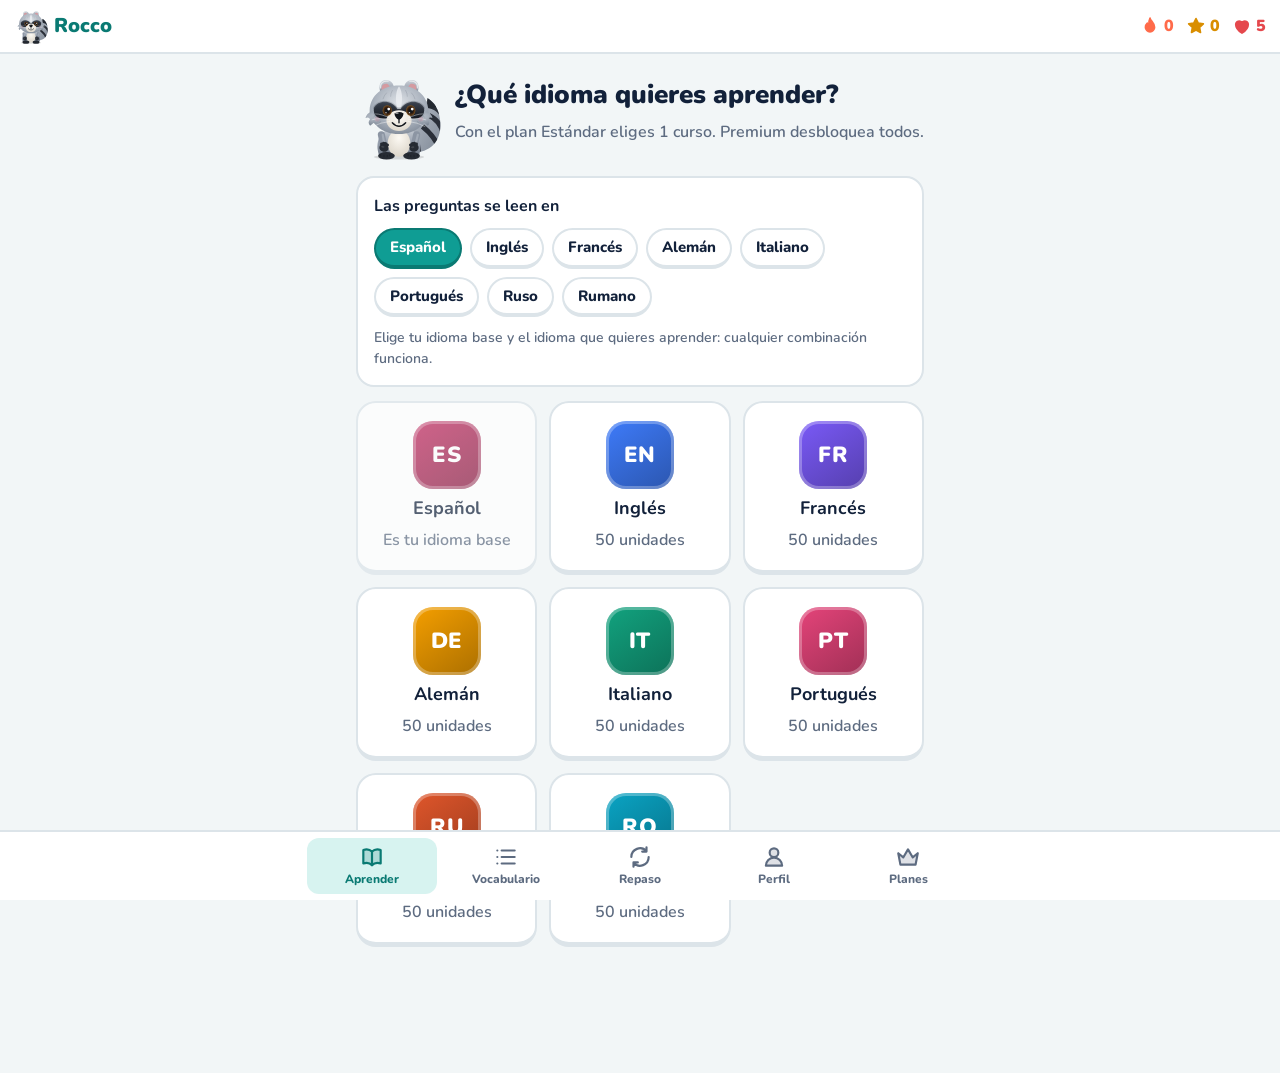
==== app/index.html @ 81bc9dff "Amplía B2 y C1 a 34 palabras y 21 frases por unidad y añade 40 situaciones y 2 escenas, con audio en" ====
<!doctype html>
<html lang="es">
<head>
<meta charset="utf-8">
<meta name="viewport" content="width=device-width, initial-scale=1, viewport-fit=cover">
<title>Rocco — Aprende idiomas</title>
<meta name="description" content="Aprende inglés, francés, alemán, italiano, portugués, ruso y rumano con un mapa de niveles.">
<link rel="preconnect" href="https://fonts.googleapis.com">
<link rel="preconnect" href="https://fonts.gstatic.com" crossorigin>
<link rel="stylesheet" href="https://fonts.googleapis.com/css2?family=Nunito:wght@500;700;800;900&display=swap">
<link rel="stylesheet" href="styles.css">
</head>
<body>
<header class="top" id="top"></header>
<main id="app"></main>
<nav class="tabs" id="tabs" aria-label="Navegación"></nav>
<div id="player" class="player" hidden></div>
<div id="modal" class="modal" hidden></div>
<script src="data.js"></script>
<script src="data2.js"></script>
<script src="data3.js"></script>
<script src="data4.js"></script>
<script src="extra.js"></script>
<script src="data7a.js"></script>
<script src="data7b.js"></script>
<script src="data7c.js"></script>
<script src="data8.js"></script>
<script src="data9.js"></script>
<script src="data10.js"></script>
<script src="data11.js"></script>
<script src="data12.js"></script>
<script src="data13.js"></script>
<script src="data14.js"></script>
<script src="data15.js"></script>
<script src="data17.js"></script>
<script src="data18.js"></script>
<script src="data19.js"></script>
<script src="data5.js"></script>
<script src="data6.js"></script>
<script src="data16.js"></script>
<script src="icons.js"></script>
<script src="rocco.js"></script>
<script src="exercises.js"></script>
<script src="engine.js"></script>
<script src="app.js"></script>
<script src="i18n.js"></script>
</body>
</html>
---- app/styles.css ----
/* Rocco — identidad propia: laguna (teal) + coral + oro, mascota Rocco, iconos SVG propios */
:root{
  --bg:#f2f6f7;--card:#fff;--ink:#12213a;--muted:#5d6b80;--line:#dce4e9;
  --teal:#0f9d94;--teal-d:#0a7a73;--teal-l:#d7f3f0;
  --coral:#ff6b4a;--coral-d:#d94d2e;--gold:#ffb703;--gold-d:#d98e00;
  --ok:#17a35e;--ok-bg:#d9f5e6;--bad:#e5484d;--bad-bg:#fde3e3;
  --prem:#6d4aff;--prem-d:#4f31d1;--shadow:0 2px 0 rgba(18,33,58,.06);
  --pl:91%;--psl:70%;
  --t-formal:#3e7bfa;--te-formal:#2551b8;--t-informal:#f26d0c;--te-informal:#b84f00;--t-urgente:#e5484d;--te-urgente:#a8262b;--t-neutro:#12a37f;--te-neutro:#0b7a5e;
  --font:'Nunito',system-ui,-apple-system,'Segoe UI',sans-serif;
}
@media (prefers-color-scheme:dark){:root{
  --bg:#0d141c;--card:#17212c;--ink:#ecf2f8;--muted:#92a2b4;--line:#27333f;
  --teal-l:#10343a;--ok-bg:#12372a;--bad-bg:#3b1d20;--shadow:0 2px 0 rgba(0,0,0,.3);--pl:25%;--psl:40%;}}
*{box-sizing:border-box}
html{-webkit-text-size-adjust:100%}
body{margin:0;font:600 16px/1.5 var(--font);background:var(--bg);color:var(--ink);padding-bottom:84px}
body.playing{overflow:hidden}
h1,h2,h3{margin:.2em 0 .4em;line-height:1.15;font-weight:900}
h1{font-size:26px}h2{font-size:21px}
p{margin:.3em 0 .8em}
button{font:inherit;color:inherit;cursor:pointer}
.muted{color:var(--muted)}.small{font-size:14px}.center{text-align:center}
.row{display:flex;gap:10px;align-items:center;flex-wrap:wrap}.row.center{justify-content:center}.row.between{justify-content:space-between}
.grow{flex:1;min-width:0}

/* iconos */
.ic{width:1.25em;height:1.25em;flex:none;stroke:currentColor;stroke-width:2;stroke-linecap:round;stroke-linejoin:round;fill:currentColor;fill-opacity:.2;vertical-align:-.25em}
.ic.solid{fill-opacity:1}.ic.solid-lite{fill-opacity:.35}
.ic.gold{color:var(--gold);fill-opacity:.9}
.ic.corner{position:absolute;top:10px;right:10px;width:20px;height:20px;color:var(--muted)}
.mascot{display:block;margin-inline:auto;flex:none;overflow:visible}
.mt{fill:var(--teal)}.md{fill:var(--teal-d)}.mw{fill:#e8fbf8}.mb{fill:var(--coral)}.mc{fill:var(--coral);opacity:.35}
.mk{fill:none;stroke:#10253a;stroke-width:4;stroke-linecap:round}.mp{fill:#10253a}

/* insignias de idioma (sustituyen las banderas) */
.lb{--c:#888;display:inline-grid;place-items:center;width:44px;height:44px;border-radius:14px;background:linear-gradient(145deg,var(--c),color-mix(in srgb,var(--c) 70%,#000));color:#fff;font-weight:900;font-size:15px;letter-spacing:.5px;box-shadow:inset 0 0 0 3px rgba(255,255,255,.28)}
.lb.sm{width:30px;height:30px;border-radius:10px;font-size:11px}
.lb.lg{width:68px;height:68px;border-radius:20px;font-size:22px}

/* cabecera */
.top{position:sticky;top:0;z-index:10;display:flex;align-items:center;gap:10px;justify-content:space-between;padding:8px 14px;padding-top:calc(8px + env(safe-area-inset-top,0px));background:var(--card);border-bottom:2px solid var(--line)}
.brand{display:flex;align-items:center;gap:6px;font-weight:900;font-size:20px;color:var(--teal-d)}
@media (prefers-color-scheme:dark){.brand{color:var(--teal)}}
.course-chip{display:flex;align-items:center;gap:8px;border:2px solid var(--line);background:var(--bg);border-radius:14px;padding:4px 12px 4px 6px;font-weight:800}
.stats{display:flex;gap:12px;font-weight:900}
.st{display:flex;align-items:center;gap:4px}.st.flame{color:var(--coral)}.st.star{color:var(--gold-d)}.st.heart{color:var(--bad)}
@media (max-width:480px){.course-chip>span:last-child{display:none}.course-chip{padding:4px}.stats{gap:8px;font-size:15px}}

main{max-width:600px;margin:0 auto;padding:18px max(16px,env(safe-area-inset-left,0px)) 24px max(16px,env(safe-area-inset-right,0px))}

/* barra inferior */
.tabs{position:fixed;left:0;right:0;bottom:0;z-index:10;display:flex;justify-content:center;gap:4px;background:var(--card);border-top:2px solid var(--line);padding:6px 8px calc(6px + env(safe-area-inset-bottom,0px))}
.tabs button{flex:1;max-width:130px;display:grid;justify-items:center;gap:0;border:0;background:none;border-radius:12px;padding:6px 4px;color:var(--muted);font-size:12px;font-weight:800}
.tabs button .ic{width:26px;height:26px}
.tabs button.on{color:var(--teal-d);background:var(--teal-l)}
@media (prefers-color-scheme:dark){.tabs button.on{color:var(--teal)}}
body.playing .tabs,body.playing .top{display:none}

/* botones */
.btn{border:0;border-bottom:4px solid var(--teal-d);background:var(--teal);color:#fff;padding:12px 22px;border-radius:14px;font-weight:900;text-transform:uppercase;letter-spacing:.6px;font-size:14px;transition:transform .05s}
.btn:active:not(:disabled){transform:translateY(2px);border-bottom-width:2px}
.btn:disabled{background:var(--line);border-bottom-color:var(--line);color:var(--muted);cursor:not-allowed}
.btn.ghost{background:transparent;color:var(--ink);border:2px solid var(--line);border-bottom-width:4px}
.btn.prem{background:var(--prem);border-bottom-color:var(--prem-d)}
.btn.danger{background:var(--bad);border-bottom-color:#b02f34}
.btn.sm{padding:8px 14px;font-size:12px}
.icon-btn{border:0;background:none;color:var(--muted);padding:6px;border-radius:10px;display:grid;place-items:center}
.icon-btn .ic{width:26px;height:26px}
:focus-visible{outline:3px solid var(--gold);outline-offset:2px}
.badge{display:inline-flex;gap:6px;align-items:center;border-radius:99px;padding:3px 12px;font-weight:900;background:var(--line);font-size:14px}
.badge.prem{background:var(--prem);color:#fff}

/* cursos */
.hero-pick{display:flex;gap:14px;align-items:center;margin-bottom:16px}
.course-grid{display:grid;gap:12px;grid-template-columns:repeat(auto-fill,minmax(150px,1fr));margin-bottom:18px}
.course-card{position:relative;display:grid;justify-items:center;gap:6px;padding:18px 10px;border-radius:20px;border:2px solid var(--line);border-bottom-width:5px;background:var(--card)}
.course-card:hover{border-color:var(--teal)}
.course-card.cur{border-color:var(--teal);background:var(--teal-l)}
.course-card.locked{opacity:.6}
.course-card b{font-size:18px}

/* mapa */
.course-head{display:flex;justify-content:space-between;align-items:center;margin-bottom:12px}
.course-head h1{margin:0}
.ring{--p:0;width:62px;height:62px;border-radius:50%;display:grid;place-items:center;background:conic-gradient(var(--teal) calc(var(--p)*1%),var(--line) 0)}
.ring b{width:48px;height:48px;border-radius:50%;background:var(--bg);display:grid;place-items:center;font-size:14px}
.note-card{display:flex;gap:12px;align-items:center;padding:12px 14px;border-radius:16px;border:2px solid var(--line);background:var(--card);margin-bottom:14px}
.note-card>div:nth-child(2){flex:1;display:grid;font-size:14px}.note-card span{color:var(--muted)}
.note-card .ic{width:28px;height:28px}
.unit{margin-bottom:8px}
.ubanner{display:flex;align-items:center;justify-content:space-between;gap:12px;padding:16px 18px;border-radius:20px;color:#fff;background:linear-gradient(135deg,hsl(var(--uh) 62% 42%),hsl(calc(var(--uh) + 25) 62% 34%));border-bottom:5px solid hsl(var(--uh) 62% 26%)}
.ubanner h2{margin:2px 0 4px;font-size:22px}.ubanner p{margin:0;font-size:14px;opacity:.92;font-weight:600}
.ulabel{font-size:12px;font-weight:900;letter-spacing:1px;text-transform:uppercase;opacity:.85}
.uic{width:54px;height:54px;border-radius:16px;background:rgba(255,255,255,.18);display:grid;place-items:center;flex:none}.uic .ic{width:30px;height:30px}
.unit-locked .ubanner{filter:grayscale(.7);opacity:.75}
.path{position:relative;max-width:360px;margin:6px auto 22px}
.path>svg{position:absolute;inset:0;width:100%;height:100%;overflow:visible}
.path>svg path{fill:none;stroke:var(--line);stroke-width:6;stroke-dasharray:2 12;stroke-linecap:round}
.node{position:absolute;transform:translate(-50%,-50%);border:0;background:none;padding:0;display:grid;justify-items:center}
.disc{width:70px;height:70px;border-radius:50%;display:grid;place-items:center;background:var(--line);color:var(--muted);border-bottom:6px solid color-mix(in srgb,var(--line) 70%,#000);transition:transform .08s}
.node:active .disc{transform:translateY(3px)}
.node.big .disc{width:82px;height:82px}
.disc .ic{width:32px;height:32px}
.node.done .disc{background:var(--gold);color:#7a4f00;border-bottom-color:var(--gold-d)}
.node.current .disc{background:var(--teal);color:#fff;border-bottom-color:var(--teal-d);animation:pulse 1.8s infinite}
.node.prem .disc{background:color-mix(in srgb,var(--prem) 28%,var(--line));color:var(--prem)}
.go{position:absolute;top:-36px;background:var(--card);color:var(--teal-d);border:2px solid var(--line);padding:3px 12px;border-radius:12px;font-weight:900;font-size:13px;text-transform:uppercase;letter-spacing:.5px;white-space:nowrap;animation:bob 1.2s ease-in-out infinite}
.go::after{content:"";position:absolute;left:50%;bottom:-7px;width:10px;height:10px;background:var(--card);border-right:2px solid var(--line);border-bottom:2px solid var(--line);transform:translateX(-50%) rotate(45deg)}
.nstars{display:flex;gap:2px;margin-top:4px}.nstars .ic{width:16px;height:16px}
.nstars .ic.on{color:var(--gold)}.nstars .ic.off{color:var(--line)}
.nstars.lg{justify-content:center;margin:12px 0}.nstars.lg .ic{width:42px;height:42px}
@keyframes pulse{0%,100%{box-shadow:0 0 0 0 rgba(15,157,148,.45)}50%{box-shadow:0 0 0 12px rgba(15,157,148,0)}}
@keyframes bob{50%{transform:translateY(-4px)}}
@media (prefers-reduced-motion:reduce){*{animation:none!important;transition:none!important}}

/* tarjetas y perfiles */
.card{background:var(--card);border:2px solid var(--line);border-radius:18px;padding:16px;margin-bottom:12px}
.row-card{display:flex;gap:12px;align-items:center}
.bar{height:10px;border-radius:99px;background:var(--line);overflow:hidden;margin-top:6px}.bar i{display:block;height:100%;background:var(--teal);border-radius:99px}
.profile-head{display:flex;gap:14px;align-items:center;margin-bottom:12px}
.stat-grid{display:grid;grid-template-columns:repeat(2,1fr);gap:10px;margin-bottom:14px}
.stat{display:grid;gap:0;border:2px solid var(--line);border-radius:16px;padding:12px;background:var(--card)}
.stat .ic{width:26px;height:26px}.stat b{font-size:24px;font-weight:900}.stat span{color:var(--muted);font-size:13px}
.empty{display:grid;justify-items:center;text-align:center;gap:6px;padding:20px 0}

/* modal */
.modal{position:fixed;inset:0;z-index:40;background:rgba(10,18,28,.6);display:grid;place-items:center;padding:16px}
.modal[hidden],.player[hidden]{display:none}
.box{background:var(--card);border-radius:22px;padding:22px;width:100%;max-width:400px;max-height:92vh;overflow:auto}
.box.wide{max-width:720px}
.box h2{margin-top:6px}
.sheet-ic{width:72px;height:72px;border-radius:50%;background:var(--teal);color:#fff;margin:0 auto 8px;display:grid;place-items:center;border-bottom:5px solid var(--teal-d)}.sheet-ic .ic{width:34px;height:34px}
.fb-note{display:flex;gap:8px;align-items:flex-start;text-align:left;background:var(--bad-bg);border-radius:12px;padding:10px 12px;font-size:14px;font-weight:700}
.plans{display:grid;gap:14px;grid-template-columns:repeat(auto-fit,minmax(250px,1fr))}
.plan{position:relative;border:2px solid var(--line);border-radius:20px;padding:18px;background:var(--card)}
.plan.featured{border-color:var(--prem)}.plan.current{box-shadow:0 0 0 3px var(--teal)}
.plan h3{margin:0}.price{font-size:30px;font-weight:900;margin:2px 0}.price small{font-size:15px;color:var(--muted)}
.plan ul{list-style:none;padding:0;margin:12px 0 16px;display:grid;gap:7px}
.plan li{display:flex;gap:8px;align-items:flex-start;font-size:15px}.plan li .ic{color:var(--ok);margin-top:2px}
.plan li.no{color:var(--muted)}.plan li.no .ic{color:var(--muted)}
.plan .btn{width:100%}
.ribbon{position:absolute;top:-12px;right:14px;background:var(--prem);color:#fff;border-radius:99px;padding:2px 12px;font-size:12px;font-weight:900;display:flex;gap:4px;align-items:center}

/* reproductor */
.player{position:fixed;inset:0;z-index:30;background:var(--bg);display:flex;flex-direction:column}
.p-top{display:flex;align-items:center;gap:12px;padding:12px max(16px,env(safe-area-inset-left,0px));padding-top:calc(12px + env(safe-area-inset-top,0px));max-width:760px;width:100%;margin:0 auto}
.p-bar{flex:1;height:16px;border-radius:99px;background:var(--line);overflow:hidden}.p-bar i{display:block;height:100%;width:0;background:var(--teal);border-radius:99px;transition:width .3s}
.p-hearts{display:flex;align-items:center;gap:4px;color:var(--bad);font-weight:900}
.p-body{flex:1;overflow:auto;padding:8px max(16px,env(safe-area-inset-left,0px)) 24px}
.stage{max-width:600px;margin:0 auto}
.ex-title{font-size:23px;margin:10px 0 14px}
.say{display:flex;align-items:center;gap:8px;margin-bottom:16px}
.bubble{position:relative;display:flex;gap:10px;align-items:center;border:2px solid var(--line);background:var(--card);border-radius:16px;padding:12px 16px;font-size:20px;font-weight:800}
.bubble::before{content:"";position:absolute;left:-8px;top:50%;width:12px;height:12px;background:var(--card);border-left:2px solid var(--line);border-bottom:2px solid var(--line);transform:translateY(-50%) rotate(45deg)}
.tr{display:block;font-size:.62em;font-weight:700;color:var(--muted);letter-spacing:.2px}
.q-prompt{display:flex;gap:10px;align-items:center;font-size:30px;font-weight:900;margin:6px 0 18px}.q-prompt.sm{font-size:22px}
.spk{border:0;width:52px;height:52px;border-radius:16px;background:var(--teal);color:#fff;border-bottom:4px solid var(--teal-d);display:grid;place-items:center;flex:none}
.spk .ic{width:26px;height:26px}.spk.sm{width:36px;height:36px;border-radius:12px}.spk.sm .ic{width:20px;height:20px}
.spk.slow{background:var(--card);color:var(--teal-d);border:2px solid var(--line);border-bottom-width:4px}
.audio-row{display:flex;gap:12px;margin:10px 0 18px}.audio-row .spk{height:70px;width:70px;border-radius:20px}.audio-row .spk.slow{width:auto;padding:0 18px;gap:8px;font-weight:900;font-size:16px}.audio-row .spk.slow .ic{width:26px;height:26px}.audio-row .spk .ic{width:34px;height:34px}
.opts{display:grid;gap:10px}.opts.row2{grid-template-columns:repeat(2,1fr)}
.opt{display:flex;gap:12px;align-items:center;text-align:left;padding:13px 14px;border:2px solid var(--line);border-bottom-width:4px;border-radius:16px;background:var(--card);font-weight:800;font-size:18px}
.opt:hover{background:var(--bg)}
.opt .key{width:28px;height:28px;border-radius:9px;border:2px solid var(--line);display:grid;place-items:center;font-size:13px;color:var(--muted);flex:none}
.opt.sel{border-color:var(--teal);background:var(--teal-l);color:var(--teal-d)}
.opt.sel .key{border-color:var(--teal);color:var(--teal-d)}
.opt.ok{border-color:var(--ok);background:var(--ok-bg);color:var(--ok)}.opt.bad{border-color:var(--bad);background:var(--bad-bg);color:var(--bad)}.opt.ok .key,.opt.bad .key{border-color:currentColor;color:inherit}
.opt.m{justify-content:center;text-align:center}
.opt.m.done{opacity:.35;border-color:var(--ok)}
.match{display:grid;grid-template-columns:1fr 1fr;gap:12px}.mcol{display:grid;gap:10px;align-content:start}
input.ans{width:100%;padding:14px;border:2px solid var(--line);border-radius:16px;background:var(--card);color:var(--ink);font:800 20px var(--font)}
input.ans:focus{border-color:var(--teal);outline:0}
.spec{display:flex;gap:6px;flex-wrap:wrap;margin:10px 0}
.bank-ans{min-height:64px;display:flex;flex-wrap:wrap;gap:8px;align-content:flex-start;padding:8px 0;border-top:2px solid var(--line);border-bottom:2px solid var(--line);margin-bottom:6px}
.bank{display:flex;flex-wrap:wrap;gap:8px;justify-content:center;margin-top:16px}
.chip-w{border:2px solid var(--line);border-bottom-width:4px;border-radius:14px;background:var(--card);padding:8px 14px;font-weight:800;font-size:18px}
.chip-w.used{background:var(--line);color:transparent;border-color:var(--line);pointer-events:none}
.chip-w.used .tr{color:transparent}
.fill-line{font-size:26px;font-weight:900;margin:14px 0 6px;text-align:center;display:flex;flex-wrap:wrap;gap:8px;justify-content:center;align-items:baseline}
.bw{white-space:nowrap}.blank{display:inline-block;min-width:96px;border-bottom:4px solid var(--line);text-align:center;color:var(--muted)}.blank.filled{color:var(--teal-d);border-color:var(--teal)}
.intro{list-style:none;padding:0;margin:14px 0;display:grid;gap:8px}
.intro li{display:flex;gap:12px;align-items:center;border:2px solid var(--line);border-radius:16px;padding:10px 12px;background:var(--card)}
.intro li div{display:grid}.intro b{font-size:19px}

.p-foot{border-top:2px solid var(--line);background:var(--card);padding:14px max(16px,env(safe-area-inset-left,0px)) calc(14px + env(safe-area-inset-bottom,0px));display:flex;gap:12px;align-items:center;justify-content:center}
.p-foot .btn{min-width:min(240px,100%);font-size:15px;padding:14px 26px}
.p-foot .fb{flex:1;max-width:340px}
.p-foot:not(.ok):not(.bad) .fb:empty{display:none}
.p-foot.ok{background:var(--ok-bg)}.p-foot.bad{background:var(--bad-bg)}
.p-foot.ok .btn{background:var(--ok);border-bottom-color:#0f7a45}.p-foot.bad .btn{background:var(--bad);border-bottom-color:#b02f34}
.fb-in{display:flex;gap:10px;align-items:flex-start}.fb-ic{width:34px;height:34px;border-radius:50%;background:var(--card);display:grid;place-items:center;flex:none}
.p-foot.ok .fb-ic{color:var(--ok)}.p-foot.bad .fb-ic{color:var(--bad)}
.fb-in b{font-size:17px;display:block}.p-foot.ok b{color:var(--ok)}.p-foot.bad b{color:var(--bad)}
.fb-ans{font-weight:800;font-size:16px}
@media (max-width:560px){.p-foot{flex-direction:column;align-items:stretch}.p-foot .fb{max-width:none}}
.result{padding-top:5vh}.result h1{font-size:30px}
.res-stats{display:flex;gap:12px;justify-content:center;margin-top:10px}
.rs{display:grid;justify-items:center;min-width:120px;padding:12px;border-radius:16px;border:2px solid var(--line);background:var(--card)}
.rs b{font-size:24px;font-weight:900}.rs span{font-size:12px;color:var(--muted);text-transform:uppercase;letter-spacing:.5px}
.rs.xp .ic{color:var(--gold)}.rs.acc .ic{color:var(--ok)}

/* ---------- Rompecabezas de frases ---------- */
.puzzle-hint{margin:0 0 8px}
.board{display:flex;flex-wrap:wrap;gap:12px 18px;align-content:flex-start;min-height:70px;padding:14px 10px 12px;border-radius:18px;background:var(--card);border:2px solid var(--line);margin-bottom:16px;transition:column-gap .35s}
.board.solved{column-gap:0}
.slot{display:inline-flex;border-radius:14px}
.bank{display:flex;flex-wrap:wrap;gap:14px 18px;justify-content:center;margin-top:18px;padding:0 6px}
.pz{--pf:hsl(calc(var(--i,0)*47 + 165) 62% var(--pl));--ps:hsl(calc(var(--i,0)*47 + 165) 42% var(--psl));
  position:relative;display:inline-flex;flex-direction:column;align-items:center;justify-content:center;min-height:48px;padding:2px 18px;margin:0 0 4px;border:0;background:none;color:var(--ink);
  font:800 18px/1.15 var(--font);touch-action:none;cursor:grab;user-select:none;-webkit-user-select:none;transition:transform .12s}
.pz .tr{font-size:.6em}
.pz:hover:not(.ghost):not(.empty){transform:translateY(-2px)}
.pz:active{cursor:grabbing}
.pzs{position:absolute;left:0;top:0;overflow:visible;pointer-events:none}
.pzs .fl{fill:var(--pf);stroke:var(--ps);stroke-width:2;stroke-linejoin:round}
.pzs .sh{fill:var(--ps)}
.pzt{position:relative;z-index:1;display:grid;justify-items:center}
.pz.empty{--pf:transparent;--ps:var(--line);min-width:84px;cursor:default}
.pz.empty .fl{stroke-dasharray:6 5;stroke-width:2.5}.pz.empty .sh{display:none}
.slot.over .pz.empty{--ps:var(--teal)}
.pz.ghost{visibility:hidden}
.pz.lifting{opacity:.25}
.pz.dragging{position:fixed;z-index:70;pointer-events:none;transform:translate(-50%,-60%) scale(1.08) rotate(-2deg);filter:drop-shadow(0 10px 8px rgba(0,0,0,.25));margin:0}
.pz.ok{--pf:var(--ok-bg);--ps:var(--ok)}.pz.bad{--pf:var(--bad-bg);--ps:var(--bad)}
.board.solved .pz{animation:snap .35s ease-out}
@keyframes snap{0%{transform:scale(1)}50%{transform:scale(1.05)}100%{transform:scale(1)}}

/* ---------- Selector de nivel y pestañas ---------- */
.seg{display:flex;gap:6px;padding:4px;border-radius:16px;background:var(--line);margin:0 0 14px}
.seg button{flex:1;display:flex;gap:6px;align-items:center;justify-content:center;border:0;background:none;border-radius:12px;padding:8px 10px;font-weight:900;color:var(--muted)}
.seg button small{font-size:11px;padding:1px 6px;border-radius:99px;background:var(--bg);color:var(--muted)}
.seg button.on{background:var(--card);color:var(--teal-d);box-shadow:var(--shadow)}
@media (prefers-color-scheme:dark){.seg button.on{color:var(--teal)}}
.level-list{display:grid;gap:12px;margin-bottom:14px}
.level-card{display:flex;gap:14px;align-items:center;text-align:left;padding:16px;border-radius:20px;border:2px solid var(--line);border-bottom-width:5px;background:var(--card)}
.level-card:hover{border-color:var(--teal)}
.level-card b{display:block;font-size:20px}
.level-card .grow{display:grid;gap:2px}
.topics{font-size:13px;color:var(--teal-d);font-weight:800}
@media (prefers-color-scheme:dark){.topics{color:var(--teal)}}
.lv-badge{width:56px;height:56px;border-radius:18px;display:grid;place-items:center;background:linear-gradient(145deg,var(--teal),var(--teal-d));color:#fff;font-weight:900;font-size:19px;flex:none}
.level-card:nth-child(2) .lv-badge{background:linear-gradient(145deg,var(--coral),var(--coral-d))}

/* ---------- Vocabulario ---------- */
.daily-head{display:flex;justify-content:space-between;align-items:center;gap:12px}
.daily-head h2{margin:2px 0}
.intro.daily li.known{background:var(--ok-bg);border-color:var(--ok)}
.know{display:flex;gap:4px;align-items:center;border:2px solid var(--line);background:var(--card);border-radius:12px;padding:6px 10px;font-weight:800;font-size:13px;color:var(--muted);flex:none}
.know[aria-pressed="true"]{background:var(--ok);border-color:var(--ok);color:#fff}
.know .ic{width:18px;height:18px}
.phrase{margin-top:14px}.phrase b{font-size:19px}
.phrase .row,.intro li .grow{align-items:center}
.grow>span.muted{display:block}
.vgroup{display:flex;gap:8px;align-items:center;margin:18px 0 6px;font-size:17px}
.vgroup small{font-size:11px;padding:1px 8px;border-radius:99px;background:var(--line);color:var(--muted)}
.search{display:flex;gap:8px;align-items:center;border:2px solid var(--line);border-radius:14px;padding:8px 12px;background:var(--card);margin-bottom:6px}
.search input{flex:1;min-width:0;border:0;background:none;color:var(--ink);font:700 16px var(--font);outline:0}

/* ---------- Diseño llamativo de las piezas ---------- */
.pz{color:#fff;text-shadow:0 1px 0 rgba(0,0,0,.28);font-size:19px;letter-spacing:.2px}
.pz .tr{color:rgba(255,255,255,.82);text-shadow:none}
.pz.c0{--pf:#0f9d94;--ps:#0a6f69}.pz.c1{--pf:#3e7bfa;--ps:#2551b8}.pz.c2{--pf:#7a5af8;--ps:#5232c4}.pz.c3{--pf:#e5447a;--ps:#a82757}
.pz.c4{--pf:#e0562b;--ps:#a63a17}.pz.c5{--pf:#c77f00;--ps:#8a5600}.pz.c6{--pf:#12a37f;--ps:#0b7a5e}.pz.c7{--pf:#0a8fb0;--ps:#07647d}
.pz.t-formal{--pf:var(--t-formal);--ps:var(--te-formal)}.pz.t-informal{--pf:var(--t-informal);--ps:var(--te-informal)}
.pz.t-urgente{--pf:var(--t-urgente);--ps:var(--te-urgente)}.pz.t-neutro{--pf:var(--t-neutro);--ps:var(--te-neutro)}
.pz.ok{--pf:var(--ok);--ps:#0f7a45}.pz.bad{--pf:var(--bad);--ps:#b02f34}
.pz.empty{color:var(--muted);text-shadow:none}
.pzs .gl{fill:#fff;opacity:.26}.pzs .gl2{fill:#000;opacity:.08}
.pzs .fl{stroke:var(--ps);stroke-width:1.5}
.pz.empty .gl,.pz.empty .gl2{display:none}
.bank .pz:not(.ghost){rotate:var(--rot,0deg);animation:float 3.2s ease-in-out infinite;animation-delay:var(--d,0s)}
.bank .pz:not(.ghost):hover{rotate:0deg;animation-play-state:paused;translate:0 -4px}
.pz.landed{animation:land .38s cubic-bezier(.3,1.6,.5,1)}
.pz.dragging{filter:drop-shadow(0 14px 10px rgba(0,0,0,.3));animation:none;rotate:0deg}
.slot.over .pz.empty{--ps:var(--teal);filter:drop-shadow(0 0 8px var(--teal))}
.slot.over .pz.empty .fl{stroke-width:3.5}
.board{position:relative;overflow:hidden;background:var(--card) radial-gradient(circle,var(--line) 1.2px,transparent 1.4px) 0 0/22px 22px}
.board.solved{border-color:var(--gold);box-shadow:0 0 0 3px var(--gold),0 0 34px rgba(255,183,3,.45)}
.board.solved .pz{animation:wave .6s both}
.board.solved::after{content:"";position:absolute;top:0;bottom:0;width:60px;left:-80px;background:linear-gradient(100deg,transparent,rgba(255,255,255,.7),transparent);animation:sweep .9s .15s ease-out forwards;pointer-events:none}
.pz.bad{animation:shake .4s both}
.btn.pulse{animation:btnpulse 1.4s infinite}
.p-bar i{background:linear-gradient(90deg,var(--teal),#3fe0d2,var(--teal));background-size:200% 100%;animation:shimmer 2.2s linear infinite}
.p-combo{display:flex;align-items:center;gap:2px;color:var(--coral);font-weight:900;font-size:17px}
.p-combo .ic{width:22px;height:22px}.p-combo.bump{animation:bump .4s}
.combo-note{display:inline-flex;gap:4px;align-items:center;margin-left:8px;font-size:13px;color:var(--coral-d)}
.combo-note .ic{width:16px;height:16px}
#fx{position:fixed;inset:0;pointer-events:none;z-index:90;overflow:hidden}
#fx i{position:absolute;width:9px;height:9px;opacity:0;animation:burst .9s ease-out forwards}
#fx i.sq{border-radius:2px}#fx i.ci{border-radius:50%}
.fx-toast{position:absolute;top:calc(70px + env(safe-area-inset-top,0px));left:50%;translate:-50% 0;background:var(--ink);color:var(--bg);border-radius:99px;padding:8px 18px;font-weight:900;display:flex;gap:6px;align-items:center;animation:toast 1.5s ease both}
.fx-toast .ic{color:var(--coral)}
@keyframes float{50%{translate:0 -5px}}
@keyframes land{0%{scale:.65}55%{scale:1.16}100%{scale:1}}
@keyframes wave{0%{translate:0 0}40%{translate:0 -16px;scale:1.1}100%{translate:0 0;scale:1}}
@keyframes sweep{to{left:110%}}
@keyframes shake{20%{translate:-6px 0}50%{translate:6px 0}80%{translate:-3px 0}}
@keyframes btnpulse{0%,100%{box-shadow:0 0 0 0 rgba(15,157,148,.5)}50%{box-shadow:0 0 0 10px rgba(15,157,148,0)}}
@keyframes shimmer{to{background-position:-200% 0}}
@keyframes bump{40%{transform:scale(1.35)}}
@keyframes burst{0%{opacity:1;transform:translate(0,0) rotate(0) scale(1)}100%{opacity:0;transform:translate(var(--dx),calc(var(--dy) + 70px)) rotate(var(--r)) scale(.5)}}
@keyframes toast{0%{opacity:0;translate:-50% -14px}15%,80%{opacity:1;translate:-50% 0}100%{opacity:0;translate:-50% -8px}}
@keyframes flipOut{to{transform:rotateX(90deg);opacity:0}}
@keyframes flipIn{from{transform:rotateX(-90deg);opacity:0}to{transform:none;opacity:1}}
.pz.flip-in{animation:flipIn .32s both}

/* ---------- Situaciones: rompecabezas vivo y escenas ---------- */
.sit-card{display:flex;gap:12px;align-items:flex-start;padding:14px;border-radius:16px;background:var(--teal-l);margin-bottom:14px}
.sit-card .ic{width:28px;height:28px;color:var(--teal-d);flex:none}
.sit-card b{display:block;font-size:18px}.sit-card .small{display:block}
.tone-board-wrap{position:relative}
.tone-board-wrap .spk{position:absolute;right:8px;top:8px;z-index:3}
.board.live{padding:20px 14px 16px;min-height:100px;justify-content:center;column-gap:0;row-gap:14px;margin-bottom:6px}
.tone-cap{margin:10px 2px 4px}.tone-es{margin-top:6px;color:var(--muted);font-size:14px}
.tone-chip{display:inline-flex;gap:6px;align-items:center;padding:3px 12px;border-radius:99px;color:#fff;font-weight:900;font-size:13px}
.tone-chip .ic{width:16px;height:16px}
.tone-chip.t-formal{background:var(--t-formal)}.tone-chip.t-informal{background:var(--t-informal)}.tone-chip.t-urgente{background:var(--t-urgente)}.tone-chip.t-neutro{background:var(--t-neutro)}
.tone-pick{display:grid;grid-template-columns:1fr 1fr;gap:12px;margin-top:14px}
.tone-btn{display:flex;flex-direction:column;align-items:center;gap:4px;padding:14px;border-radius:18px;border:3px solid var(--line);border-bottom-width:6px;background:var(--card);font-weight:900;font-size:16px;transition:.15s}
.tone-btn .ic{width:30px;height:30px}
.tone-btn.t-formal .ic{color:var(--t-formal)}.tone-btn.t-informal .ic{color:var(--t-informal)}
.tone-btn.on.t-formal{border-color:var(--t-formal);background:color-mix(in srgb,var(--t-formal) 14%,var(--card))}
.tone-btn.on.t-informal{border-color:var(--t-informal);background:color-mix(in srgb,var(--t-informal) 14%,var(--card))}
.tone-btn.ok{border-color:var(--ok)}.tone-btn.bad{border-color:var(--bad)}
.tone-legend{list-style:none;padding:0;display:grid;gap:12px;margin:14px 0}
.tone-legend li{display:flex;gap:10px;align-items:center;flex-wrap:wrap}
.sheet-ic.situ{background:linear-gradient(145deg,#ff8a2a,#e5447a);border-bottom-color:#b8325a}
.ok-note{background:var(--ok-bg);color:var(--ok)}
.node.situ .disc{background:linear-gradient(145deg,#ff8a2a,#e5447a);color:#fff;border-bottom-color:#b8325a;animation:pulse2 1.8s infinite}
.go.free{color:#c2410c}
@keyframes pulse2{0%,100%{box-shadow:0 0 0 0 rgba(229,68,122,.45)}50%{box-shadow:0 0 0 12px rgba(229,68,122,0)}}
.scene-intro{margin:0 0 10px}
.char-row{display:flex;gap:14px;align-items:center;margin:6px 0 12px}
.char{width:96px;height:96px;border-radius:50%;background:var(--card);border:3px solid var(--line);overflow:hidden;flex:none}.char svg{display:block}
.char-info{flex:1;min-width:0}
.person .pk{fill:none;stroke:#2a1b14;stroke-width:3.5;stroke-linecap:round;stroke-linejoin:round}.person .pp{fill:#2a1b14}
.mood{position:relative;height:18px;border-radius:99px;background:var(--line);margin:8px 0 2px}
.mood i{display:block;height:100%;border-radius:99px;background:var(--bad);transition:width .6s cubic-bezier(.3,1.4,.5,1),background .3s}
.mood i.mid{background:var(--gold)}.mood i.hi{background:var(--ok)}
.mood .goal{position:absolute;top:-4px;bottom:-4px;width:3px;margin-left:-1px;background:var(--ink);border-radius:2px;opacity:.45}
.mood em{position:absolute;right:6px;top:-30px;font-style:normal;font-weight:900;font-size:18px;opacity:0}
.mood em.up{color:var(--ok)}.mood em.down{color:var(--bad)}.mood em.show{animation:delta .9s ease-out}
@keyframes delta{0%{opacity:0;transform:translateY(10px)}25%{opacity:1}100%{opacity:0;transform:translateY(-12px)}}
.mood-labels{display:flex;justify-content:space-between;font-size:12px;color:var(--muted)}
.bubble.big{font-size:19px;margin:6px 0 14px;display:flex;gap:10px;align-items:center;margin-left:0}
.bubble.big::before{display:none}
.bubble.big small{display:block;font-size:13px;font-weight:600}
.turn-dots{display:flex;gap:6px;justify-content:center;margin-bottom:14px}
.turn-dots i{width:10px;height:10px;border-radius:50%;background:var(--line)}.turn-dots i.cur{background:var(--teal)}.turn-dots i.done{background:var(--ok)}
.scene-opts{display:grid;gap:16px;padding-right:12px}
.pz.wide{display:flex;flex-direction:column;align-items:flex-start;text-align:left;padding:12px 20px 12px 20px;width:100%;min-height:74px;margin:0;cursor:pointer;touch-action:manipulation}
.pz.wide .pzt{justify-items:start;gap:2px;text-align:left}
.pz.wide b{font-size:19px;line-height:1.2}.pz.wide small{font-size:13px;font-weight:600;opacity:.9}
.otone{display:flex;gap:6px;align-items:center;font-size:12px;letter-spacing:.7px;text-transform:uppercase;font-weight:900;opacity:.95}
.otone .ic{width:16px;height:16px}
.pz.wide.dim{opacity:.4;filter:grayscale(.5)}

.p-combo[hidden]{display:none}

/* ---------- Sesiones y prueba de sesión ---------- */
.seg button.locked{opacity:.6}.seg button .ic{width:15px;height:15px}
.session-head{display:flex;gap:12px;align-items:center;padding:12px 14px;border-radius:18px;background:var(--card);border:2px solid var(--line);margin-bottom:10px}
.sh-badge{width:50px;height:50px;border-radius:16px;display:grid;place-items:center;background:linear-gradient(145deg,var(--teal),var(--teal-d));color:#fff;font-weight:900;font-size:18px;flex:none}
.session-head b{display:block;font-size:19px}.session-head .small{display:block;line-height:1.35}
.mastery{margin:0 2px 14px}.mastery .bar{margin:0 0 4px}
.exam-card{display:flex;gap:14px;align-items:center;padding:16px;border-radius:20px;border:2px dashed var(--gold);background:color-mix(in srgb,var(--gold) 10%,var(--card));margin:8px 0 20px}
.exam-card.done{border-style:solid}
.exam-card .grow{display:grid;gap:2px}.exam-card b{font-size:18px}
.se-ic{width:56px;height:56px;border-radius:50%;background:var(--gold);color:#7a4f00;display:grid;place-items:center;border-bottom:5px solid var(--gold-d);flex:none}.se-ic .ic{width:30px;height:30px}
.level-card:nth-child(3) .lv-badge{background:linear-gradient(145deg,var(--prem),var(--prem-d))}
ol.how{padding-left:20px;display:grid;gap:10px;margin:12px 0}
.how-src{padding-left:18px;display:grid;gap:8px;font-size:14px;color:var(--muted)}
.how-src a{color:var(--teal-d);font-weight:800}
@media (prefers-color-scheme:dark){.how-src a{color:var(--teal)}}
.box h3{margin:14px 0 6px;font-size:16px}
.cat-ic{width:52px;height:52px;border-radius:50%;display:grid;place-items:center;background:var(--teal-l);color:var(--teal-d);margin-bottom:2px}
.cat-ic .ic{width:26px;height:26px}
@media (prefers-color-scheme:dark){.cat-ic{color:var(--teal)}}
.credits{margin-top:18px;font-size:12px;color:var(--muted);line-height:1.6;text-align:center}
.credits a{color:var(--teal-d);font-weight:700}
@media (prefers-color-scheme:dark){.credits a{color:var(--teal)}}

/* ---------- Rendimiento: animaciones solo con transform y opacity ---------- */
.node .disc{position:relative}
.node.current .disc,.node.situ .disc{animation:none}
.node.current .disc::after,.node.situ .disc::after{content:"";position:absolute;inset:0;border-radius:50%;border:4px solid rgba(15,157,148,.55);animation:ring 1.8s ease-out infinite;pointer-events:none}
.node.situ .disc::after{border-color:rgba(229,68,122,.55)}
@keyframes ring{0%{transform:scale(1);opacity:.9}100%{transform:scale(1.5);opacity:0}}
.btn{position:relative}
.btn.pulse{animation:none}
.btn.pulse::after{content:"";position:absolute;inset:-2px;border-radius:inherit;border:3px solid rgba(15,157,148,.6);animation:ring 1.4s ease-out infinite;pointer-events:none}
.p-bar i{width:100%;transform:scaleX(0);transform-origin:0 50%;transition:transform .3s;background:var(--teal);animation:none;position:relative;overflow:hidden}
.p-bar i::after{content:"";position:absolute;inset:0;background:linear-gradient(90deg,transparent,rgba(255,255,255,.45),transparent);transform:translateX(-100%);animation:shine 2.2s linear infinite}
@keyframes shine{to{transform:translateX(100%)}}
.board.solved::after{left:0;transform:translateX(-120px);animation:sweepx .9s .15s ease-out forwards}
@keyframes sweepx{to{transform:translateX(620px)}}
.mood i{width:100%;transform:scaleX(0);transform-origin:0 50%;transition:transform .6s cubic-bezier(.3,1.4,.5,1),background .3s}
.pz.dragging{filter:none;will-change:transform;left:0;top:0;transform:translate3d(-999px,-999px,0)}
body.is-dragging .bank .pz{animation-play-state:paused}
.board,.bank{contain:layout style}
.cell{display:inline-flex}
.slot.full .pz.empty{display:none}

/* Idioma base */
.native-pick{display:grid;gap:10px;margin-bottom:14px}
.native-chips{display:flex;flex-wrap:wrap;gap:8px}
.chip{border:2px solid var(--line);border-bottom-width:4px;border-radius:999px;background:var(--card);color:var(--ink);padding:6px 14px;font-weight:800;font-size:15px;cursor:pointer}
.chip.on{background:var(--teal);border-color:var(--teal-d);color:#fff}
.course-card.same{opacity:.7}



/* Estilos de pieza */
.pzs .gx{pointer-events:none}
.pzs .edge{fill:none;stroke:#fff;stroke-opacity:.26;stroke-width:3}
.pzs .top{fill:none;stroke:#fff;stroke-opacity:.5;stroke-width:2;stroke-linecap:round}
.pz.empty .gx,.pz.empty .edge,.pz.empty .top{display:none}
body.skin-candy .pz:not(.wide):not(.empty):not(.skinprev),body.skin-candy .pz.empty{padding-inline:22px;min-height:52px}
body.skin-candy .board,body.skin-candy .bank,body.skin-candy .board.solved{column-gap:36px}
.pzs .wrap{fill:var(--pf);fill-opacity:.6;stroke:var(--ps);stroke-width:1.2;stroke-linejoin:round}
.pzs .wl{fill:none;stroke:#fff;stroke-opacity:.75;stroke-width:1.6;stroke-linecap:round;stroke-linejoin:round}
.pzs .stripe path{fill:none;stroke:#fff;stroke-opacity:.2;stroke-width:6}
.pzs .spec{fill:#fff;fill-opacity:.5}.pzs .shade{fill:#000;fill-opacity:.1}
body.skin-mandala .pz:not(.wide):not(.empty):not(.skinprev),body.skin-mandala .pz.empty{padding-inline:36px;min-height:54px}
body.skin-mandala .board,body.skin-mandala .bank,body.skin-mandala .board.solved{column-gap:14px}
.pzs .ring{fill:none;stroke:#fff;stroke-opacity:.4;stroke-width:1.4;stroke-dasharray:1.5 4;stroke-linecap:round}
.pzs .ros ellipse{fill:none;stroke:#fff;stroke-opacity:.34;stroke-width:1.2}.pzs .ros circle{fill:#fff;fill-opacity:.42}
body.skin-bubble .pz:not(.wide):not(.empty):not(.skinprev),body.skin-bubble .pz.empty{padding-inline:26px;min-height:54px}
body.skin-bubble .board,body.skin-bubble .bank,body.skin-bubble .board.solved{column-gap:12px}
.pzs .rim{fill:none;stroke:var(--ps);stroke-opacity:.75;stroke-width:2}.pzs .rim2{fill:none;stroke:#fff;stroke-opacity:.7;stroke-width:2.2;stroke-linecap:round}.pzs .bsh{fill:var(--ps);fill-opacity:.18}.pzs .hl{fill:#fff;fill-opacity:.85}.pzs .hl2{fill:#fff;fill-opacity:.55}
body.skin-bubble .pz:not(.empty):not(.ok):not(.bad):not(.skinprev){color:var(--ink);text-shadow:0 0 5px rgba(255,255,255,.85),0 0 2px rgba(255,255,255,.9)}
body.skin-choco .pz:not(.wide):not(.empty):not(.skinprev),body.skin-choco .pz.empty{padding-inline:20px;min-height:54px}
body.skin-choco .board,body.skin-choco .bank,body.skin-choco .board.solved{column-gap:8px}
.pzs .panel{fill:#fff;fill-opacity:.1;stroke:#000;stroke-opacity:.3;stroke-width:1.6}
.pzs .phl{fill:none;stroke:#fff;stroke-opacity:.35;stroke-width:1.6;stroke-linecap:round}
body.skin-choco .pz.c0:not(.ok):not(.bad):not(.skinprev){--pf:#8b5334;--ps:#54301b}body.skin-choco .pz.c1:not(.ok):not(.bad):not(.skinprev){--pf:#4f2d1d;--ps:#2d170d}
body.skin-choco .pz.c2:not(.ok):not(.bad):not(.skinprev){--pf:#b9742f;--ps:#774716}body.skin-choco .pz.c3:not(.ok):not(.bad):not(.skinprev){--pf:#c4577b;--ps:#8a3252}
body.skin-choco .pz.c4:not(.ok):not(.bad):not(.skinprev){--pf:#efdcb4;--ps:#b49a66;color:#4a2f1a;text-shadow:none}body.skin-choco .pz.c5:not(.ok):not(.bad):not(.skinprev){--pf:#9b6a44;--ps:#62402a}
body.skin-choco .pz.c6:not(.ok):not(.bad):not(.skinprev){--pf:#7ea35a;--ps:#4c6c34}body.skin-choco .pz.c7:not(.ok):not(.bad):not(.skinprev){--pf:#d17a35;--ps:#8d4813}
.skin-pick{display:grid;gap:10px;margin-bottom:14px}
.skin-grid{display:grid;grid-template-columns:repeat(auto-fill,minmax(132px,1fr));gap:10px}
.skin-opt{position:relative;display:grid;gap:6px;justify-items:center;border:2px solid var(--line);border-bottom-width:4px;border-radius:14px;background:var(--card);color:var(--ink);padding:10px 8px;font-weight:800;cursor:pointer}
.skin-opt.on{border-color:var(--teal);background:var(--teal-l)}.skin-opt.locked{opacity:.85}
.skin-opt .corner{position:absolute;right:8px;top:8px;width:16px;height:16px}
.skin-prev{display:flex;align-items:center;justify-content:center;min-height:70px;padding:8px 18px}
.skin-prev .pz{animation:none!important;cursor:pointer;margin:0}
/* vistas previas de los estilos (el selector del Perfil no está dentro de una partida) */
.skinprev[data-skin="candy"]{padding-inline:22px;min-height:52px}
.skinprev[data-skin="mandala"]{padding-inline:36px;min-height:54px}
.skinprev[data-skin="bubble"]{padding-inline:26px;min-height:54px;color:var(--ink);text-shadow:0 0 5px rgba(255,255,255,.85),0 0 2px rgba(255,255,255,.9)}
.skinprev[data-skin="choco"]{padding-inline:20px;min-height:54px;--pf:#8b5334;--ps:#54301b}

/* Rocco */
.mascot.rocco{overflow:visible}
.rocco .rd{fill:#232830}.rocco .rd2{fill:#262b33}.rocco .rhl{fill:#fff;opacity:.12}
.rocco .rn{fill:#12161b}.rocco .rnhl{fill:#fff;opacity:.55}
.rocco .rp{fill:#e48ea5}.rocco .rear{fill:#d49aa0}.rocco .rpale{fill:none;stroke:#eef0f3;stroke-width:3;stroke-linecap:round;opacity:.85}
.rocco .rblaze{fill:#eceff2;opacity:.8}.rocco .rtuft{opacity:.95}
.rocco .rfur path{fill:none;stroke:#68717f;stroke-width:1.6;stroke-linecap:round;opacity:.35}
.rocco .rmedge{fill:none;stroke:#59616d;stroke-width:5;stroke-linecap:round;opacity:.28}
.rocco .rshadow{fill:#000;opacity:.12}
.rocco .rarm{fill:none;stroke:#8c95a3;stroke-width:17;stroke-linecap:round}.rocco .rarm2{fill:none;stroke:#b3bac5;stroke-width:5;stroke-linecap:round;opacity:.6}
.rocco .rtoes{stroke:#12161b;stroke-width:1.5;stroke-linecap:round;opacity:.55}
.rocco .rring2{fill:none;stroke:#2a2f38;stroke-width:12}.rocco .rtedge{fill:none;stroke:#fff;stroke-width:3;opacity:.12}
.rocco .rk{fill:none;stroke:#eef1f5;stroke-width:4;stroke-linecap:round}
.rocco .rb{fill:none;stroke:#e9edf1;stroke-width:3.4;stroke-linecap:round;opacity:.9}
.rocco .rm{fill:none;stroke:#12161b;stroke-width:3.2;stroke-linecap:round;stroke-linejoin:round}
.rocco .rmo{fill:#3a1c26}.rocco .rteeth{fill:none;stroke:#fff;stroke-width:3;stroke-linecap:round;opacity:.9}
.rocco .rwh{fill:none;stroke:#fff;stroke-width:1.3;stroke-linecap:round;opacity:.75}
.rocco .rring{fill:none;stroke:#fff;stroke-width:1.5;opacity:.35}
.rocco .rlid{fill:#8d96a3;opacity:.95}
.rocco .rh{fill:#ff5d7a}.rocco .ry{fill:#ffc933}.rocco .rt{fill:#5bb8ff}
.rocco .rex{fill:none;stroke:#ffc933;stroke-width:5;stroke-linecap:round}
.rocco .rz{fill:#9fb0c0;font-weight:900;font-family:system-ui,sans-serif}
.rocco .rq{fill:#5d6a78;font:900 14px system-ui,sans-serif}.rocco .rq2{fill:#ffc933;font:900 26px system-ui,sans-serif}
.rocco .rchl{fill:none;stroke:#2e170d;stroke-width:1.6;opacity:.7}.rocco .rfoil{fill:#cfd5dc}.rocco .rcr{fill:#6a3b22}
.rocco .rmug{fill:#f3efe9;stroke:#cfc8bd;stroke-width:1.5}.rocco .rmugh{fill:none;stroke:#e8e2d8;stroke-width:4;stroke-linecap:round}.rocco .rcoffee{fill:#6b3f23}
.rocco .rsteam{fill:none;stroke:#fff;stroke-width:3;stroke-linecap:round;opacity:.75}.rocco .rfoam{fill:none;stroke:#fff;stroke-width:5;stroke-linecap:round;opacity:.5}
/* animación */
.rocco .r-body{transform-origin:100px 200px;animation:r-breathe 3.8s ease-in-out infinite}
.rocco .r-head{transform-origin:100px 140px;animation:r-bob 3.8s ease-in-out infinite}
.rocco .r-tail{transform-origin:130px 170px;animation:r-wag 3.2s ease-in-out infinite}
.rocco .r-eyes{transform-origin:100px 92px;animation:r-blink 5.4s infinite}
.rocco.c-tilt .r-head{transform:rotate(-7deg);animation:none}
.rocco.c-droop .r-head{transform:translateY(5px) rotate(4deg);animation:none}.rocco.c-droop .r-tail{animation:none;transform:rotate(14deg)}
.rocco.c-proud .r-head{transform:translateY(-3px) rotate(-3deg);animation:none}
.rocco.c-nod .r-head{transform-origin:100px 140px;animation:r-nod 3.6s ease-in-out infinite}
.rocco.c-yawn .r-head{transform:translateY(-3px) rotate(-6deg);animation:none}
.rocco.c-hop{animation:r-hop .8s ease-in-out 3}
.rocco .r-chew{transform-origin:100px 122px;animation:r-chew .45s ease-in-out infinite}
.rocco .r-eat{animation:r-munch .9s ease-in-out infinite}.rocco .r-crumbs{animation:r-fall 1.4s linear infinite}
.rocco .r-wash{animation:r-rub .5s ease-in-out infinite}.rocco .r-drops{animation:r-fall 1.2s linear infinite}
.rocco .r-steam{animation:r-float 2.4s ease-in-out infinite}
.rocco .r-sparks,.rocco .r-hearts,.rocco .r-zzz,.rocco .r-think{animation:r-float 2.4s ease-in-out infinite}
.mascot.react{animation:r-hop .6s ease-in-out 2}
@keyframes r-breathe{0%,100%{transform:scale(1,1)}50%{transform:scale(1.015,1.025)}}
@keyframes r-bob{0%,100%{transform:translateY(0)}50%{transform:translateY(-1.500px)}}
@keyframes r-wag{0%,100%{transform:rotate(-5deg)}50%{transform:rotate(6deg)}}
@keyframes r-blink{0%,93%,100%{transform:scaleY(1)}96%{transform:scaleY(.08)}}
@keyframes r-nod{0%,100%{transform:rotate(3deg)}50%{transform:rotate(9deg) translateY(4px)}}
@keyframes r-hop{0%,100%{transform:translateY(0)}40%{transform:translateY(-12px) rotate(-2deg)}70%{transform:translateY(0) rotate(2deg)}}
@keyframes r-chew{0%,100%{transform:scaleY(1)}50%{transform:scaleY(.55)}}
@keyframes r-munch{0%,100%{transform:translateY(0)}50%{transform:translateY(-4px)}}
@keyframes r-rub{0%,100%{transform:translateX(-4px)}50%{transform:translateX(4px)}}
@keyframes r-fall{0%{transform:translateY(-6px);opacity:0}30%{opacity:1}100%{transform:translateY(12px);opacity:0}}
@keyframes r-float{0%,100%{transform:translateY(0)}50%{transform:translateY(-5px)}}
@media (prefers-reduced-motion:reduce){.mascot,.mascot *{animation:none!important}}

/* Rocco: comentarios y compañero del mapa */
.rocco-line{display:block;font-weight:700;font-size:13px;color:var(--muted);margin-top:2px;line-height:1.3}
.rocco-line.big{font-size:16px;color:var(--ink);margin:6px auto 2px;max-width:30ch;text-align:center}
#roccoPal{position:fixed;left:max(8px,env(safe-area-inset-left,0px));bottom:calc(78px + env(safe-area-inset-bottom,0px));z-index:30;display:flex;align-items:flex-end;gap:4px;pointer-events:none;max-width:calc(100vw - 16px)}
#roccoPal .mascot{pointer-events:auto;cursor:pointer;margin:0;flex:none}
#roccoPal .rb-bubble{pointer-events:auto;max-width:200px;background:var(--card);border:2px solid var(--line);border-radius:14px 14px 14px 4px;padding:8px 12px;font-weight:800;font-size:14px;line-height:1.3;color:var(--ink);box-shadow:var(--shadow);margin-bottom:34px}
#roccoPal.in{animation:rpal-in .45s cubic-bezier(.3,1.4,.5,1) both}#roccoPal.out{animation:rpal-out .4s ease-in both}
@keyframes rpal-in{from{transform:translateY(120px);opacity:0}to{transform:none;opacity:1}}
@keyframes rpal-out{to{transform:translateY(120px);opacity:0}}
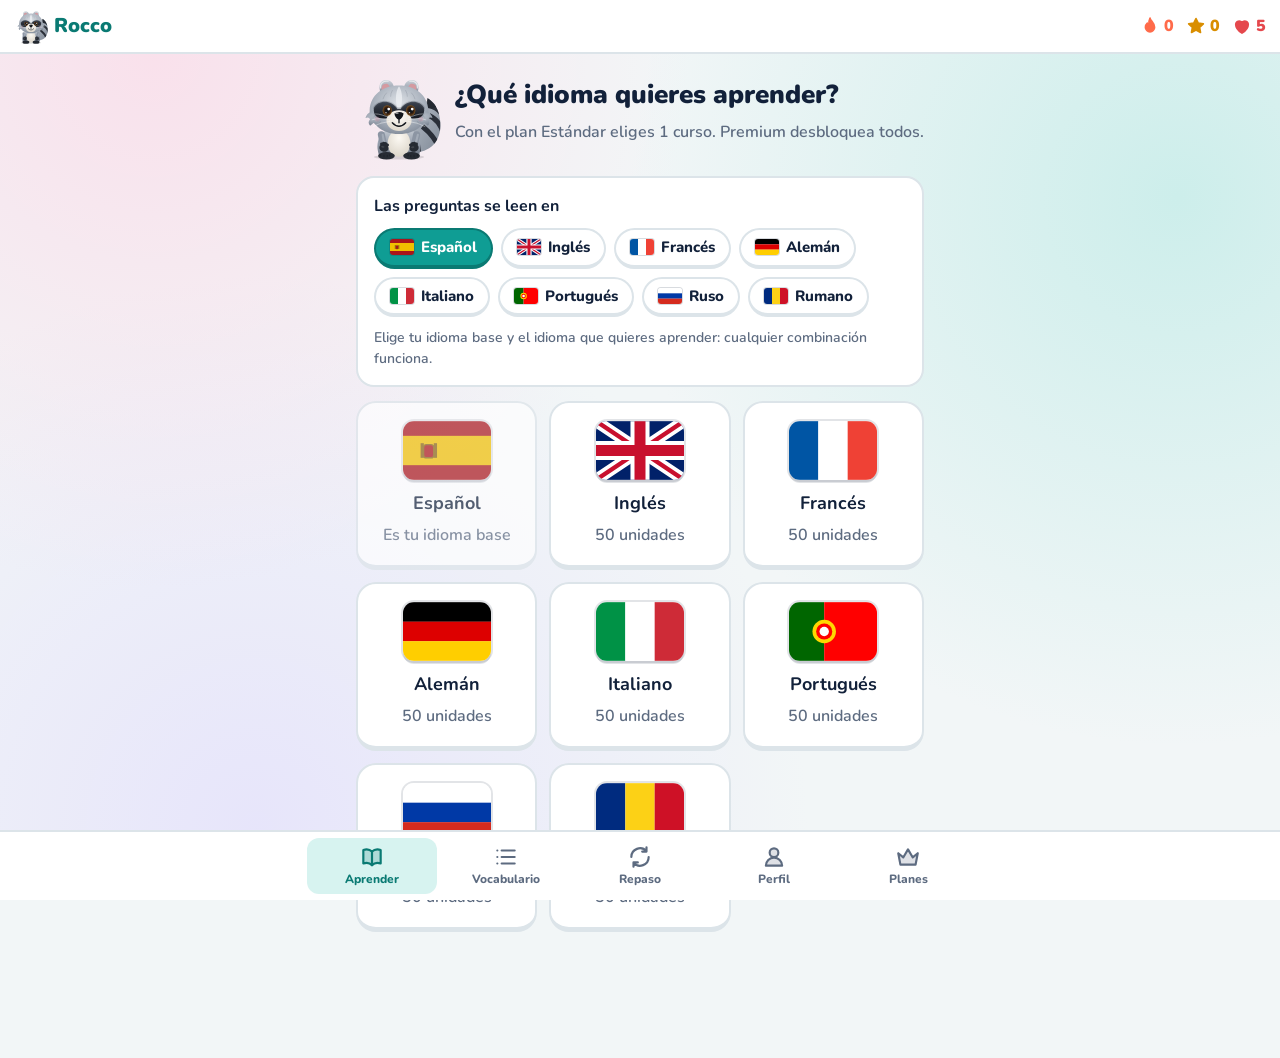
==== commit ca41e14d: "Diccionario: 8 categorías nuevas (Deportes, Salud, Emociones, Escuela, Cocina, Compras, Tiempo y fec" ====
--- a/app/index.html
+++ b/app/index.html
@@ -35,9 +35,15 @@
 <script src="data17.js"></script>
 <script src="data18.js"></script>
 <script src="data19.js"></script>
+<script src="data20.js"></script>
 <script src="data5.js"></script>
 <script src="data6.js"></script>
 <script src="data16.js"></script>
+<script src="data21.js"></script>
+<script src="data22.js"></script>
+<script src="data23.js"></script>
+<script src="data24.js"></script>
+<script src="data25.js"></script>
 <script src="icons.js"></script>
 <script src="rocco.js"></script>
 <script src="exercises.js"></script>
--- a/app/styles.css
+++ b/app/styles.css
@@ -182,6 +182,7 @@
 .intro{list-style:none;padding:0;margin:14px 0;display:grid;gap:8px}
 .intro li{display:flex;gap:12px;align-items:center;border:2px solid var(--line);border-radius:16px;padding:10px 12px;background:var(--card)}
 .intro li div{display:grid}.intro b{font-size:19px}
+.intro .ex{display:grid;margin-top:6px;padding-left:10px;border-left:3px solid var(--line)}.intro .ex i{font-style:normal;font-size:15px}.intro .ex small{color:var(--muted,#6b7280);font-size:13px}
 
 .p-foot{border-top:2px solid var(--line);background:var(--card);padding:14px max(16px,env(safe-area-inset-left,0px)) calc(14px + env(safe-area-inset-bottom,0px));display:flex;gap:12px;align-items:center;justify-content:center}
 .p-foot .btn{min-width:min(240px,100%);font-size:15px;padding:14px 26px}
@@ -516,3 +517,95 @@
 #roccoPal.in{animation:rpal-in .45s cubic-bezier(.3,1.4,.5,1) both}#roccoPal.out{animation:rpal-out .4s ease-in both}
 @keyframes rpal-in{from{transform:translateY(120px);opacity:0}to{transform:none;opacity:1}}
 @keyframes rpal-out{to{transform:translateY(120px);opacity:0}}
+
+/* ---- Mapa de trayectoria en colores pastel ---- */
+:root{--pa-done:#ffe8a3;--pa-done-d:#f0cf75;--pa-done-ink:#8a6410;--pa-cur:#a8e6df;--pa-cur-d:#7fcfc6;--pa-cur-ink:#0d6b64;
+  --pa-situ-a:#ffcfae;--pa-situ-b:#f9b8cf;--pa-situ-d:#eb9bb8;--pa-prem:#d9d0ff;--pa-prem-d:#bfb2f5;--pa-lock:#e8eef2;--pa-lock-d:#d3dce3;--pa-ban-l:62%;--pa-ban-s:70%}
+@media (prefers-color-scheme:dark){:root{--pa-done:#6b5a2b;--pa-done-d:#52431a;--pa-done-ink:#ffe8a3;--pa-cur:#2f6d68;--pa-cur-d:#22524e;--pa-cur-ink:#c6f3ee;
+  --pa-situ-a:#7a4c37;--pa-situ-b:#7a3d55;--pa-situ-d:#5c2c40;--pa-prem:#4a4290;--pa-prem-d:#38306f;--pa-lock:#26323e;--pa-lock-d:#1b252f;--pa-ban-l:26%;--pa-ban-s:30%}}
+.ubanner{background:linear-gradient(135deg,hsl(var(--uh) 75% 88%),hsl(calc(var(--uh) + 25) 72% 82%));color:#2b3a52;border-bottom:5px solid hsl(var(--uh) 55% 74%)}
+.ubanner .uic{background:rgba(255,255,255,.65);color:hsl(var(--uh) 45% 36%)}
+.ubanner p,.ubanner .ulabel{color:#41526b;opacity:1}
+@media (prefers-color-scheme:dark){
+  .ubanner{background:linear-gradient(135deg,hsl(var(--uh) 30% 26%),hsl(calc(var(--uh) + 25) 28% 22%));color:#eef3f8;border-bottom-color:hsl(var(--uh) 28% 16%)}
+  .ubanner .uic{background:rgba(255,255,255,.12);color:#eef3f8}.ubanner p,.ubanner .ulabel{color:#cdd8e4}}
+.disc{background:var(--pa-lock);border-bottom-color:var(--pa-lock-d);color:#8a9aa9}
+.node.done .disc{background:var(--pa-done);border-bottom-color:var(--pa-done-d);color:var(--pa-done-ink)}
+.node.current .disc{background:var(--pa-cur);border-bottom-color:var(--pa-cur-d);color:var(--pa-cur-ink)}
+.node.prem .disc{background:var(--pa-prem);border-bottom-color:var(--pa-prem-d);color:#6d4aff}
+.node.situ .disc{background:linear-gradient(145deg,var(--pa-situ-a),var(--pa-situ-b));border-bottom-color:var(--pa-situ-d);color:#a13c63}
+.path>svg path{stroke:color-mix(in srgb,var(--line) 80%,#fff)}
+.nstars .ic.on{color:#ffcf4d}
+
+/* ---- Más estilos de pieza: algodón de azúcar (todo rosa), píxeles, tela cosida y entradas de cine ---- */
+body.skin-cotton .pz:not(.wide):not(.empty):not(.skinprev),body.skin-cotton .pz.empty{padding-inline:30px;min-height:56px}
+body.skin-cotton .board,body.skin-cotton .bank,body.skin-cotton .board.solved{column-gap:14px}
+body.skin-pixel .pz:not(.wide):not(.empty):not(.skinprev),body.skin-pixel .pz.empty{padding-inline:22px;min-height:52px}
+body.skin-pixel .board,body.skin-pixel .bank,body.skin-pixel .board.solved{column-gap:10px}
+body.skin-stitch .pz:not(.wide):not(.empty):not(.skinprev),body.skin-stitch .pz.empty{padding-inline:24px;min-height:54px}
+body.skin-stitch .board,body.skin-stitch .bank,body.skin-stitch .board.solved{column-gap:10px}
+body.skin-ticket .pz:not(.wide):not(.empty):not(.skinprev),body.skin-ticket .pz.empty{padding-inline:30px;min-height:54px}
+body.skin-ticket .board,body.skin-ticket .bank,body.skin-ticket .board.solved{column-gap:10px}
+.skinprev[data-skin="cotton"]{padding-inline:30px;min-height:56px}.skinprev[data-skin="pixel"]{padding-inline:22px;min-height:52px}
+.skinprev[data-skin="stitch"]{padding-inline:24px;min-height:54px}.skinprev[data-skin="ticket"]{padding-inline:30px;min-height:54px}
+.pzs .spk circle{fill:#fff;fill-opacity:.8}
+.pzs .fl.px,.pzs .sh.px{stroke-linejoin:miter}.pzs .fl.px{stroke-width:3}
+.pzs .phi{fill:#fff;fill-opacity:.4}.pzs .pdk{fill:#000;fill-opacity:.14}.pzs .pxd rect{fill:#fff;fill-opacity:.35}
+.pzs .hatch path{fill:none;stroke:#fff;stroke-opacity:.12;stroke-width:1}
+.pzs .stitch{fill:none;stroke:#fff;stroke-opacity:.85;stroke-width:1.8;stroke-dasharray:5 4;stroke-linecap:round}
+.pzs .perf{fill:none;stroke:#fff;stroke-opacity:.7;stroke-width:2;stroke-dasharray:3 5;stroke-linecap:round}
+body.skin-pixel .pz:not(.empty):not(.skinprev){font-family:ui-monospace,'SFMono-Regular',Menlo,Consolas,monospace;letter-spacing:0;font-weight:800}
+.skinprev[data-skin="pixel"]{font-family:ui-monospace,'SFMono-Regular',Menlo,Consolas,monospace;letter-spacing:0}
+/* Algodón de azúcar: todas las piezas en tonos rosa, con letra rosa oscuro */
+body.skin-cotton .pz.c0:not(.ok):not(.bad):not(.skinprev){--pf:#ffc4da;--ps:#f29bbd}body.skin-cotton .pz.c1:not(.ok):not(.bad):not(.skinprev){--pf:#ffb1d0;--ps:#ec86ae}
+body.skin-cotton .pz.c2:not(.ok):not(.bad):not(.skinprev){--pf:#ffd3e4;--ps:#f5a9c6}body.skin-cotton .pz.c3:not(.ok):not(.bad):not(.skinprev){--pf:#ff9ec6;--ps:#e676a3}
+body.skin-cotton .pz.c4:not(.ok):not(.bad):not(.skinprev){--pf:#ffcade;--ps:#f2a0bf}body.skin-cotton .pz.c5:not(.ok):not(.bad):not(.skinprev){--pf:#ffbbd5;--ps:#ee90b4}
+body.skin-cotton .pz.c6:not(.ok):not(.bad):not(.skinprev){--pf:#ffdcea;--ps:#f6b1cb}body.skin-cotton .pz.c7:not(.ok):not(.bad):not(.skinprev){--pf:#ffa9cb;--ps:#e97fa9}
+body.skin-cotton .pz:not(.empty):not(.ok):not(.bad):not(.skinprev){color:#8a2250;text-shadow:0 1px 0 rgba(255,255,255,.7)}
+.skinprev[data-skin="cotton"]{--pf:#ffc4da;--ps:#f29bbd;color:#8a2250;text-shadow:0 1px 0 rgba(255,255,255,.7)}
+
+/* Escucha y une */
+.opt.m.snd{display:grid;place-items:center;min-height:56px;color:var(--teal-d)}.opt.m.snd .ic{width:28px;height:28px}
+.opt.m.snd.shown{font-weight:800;font-size:16px;color:var(--ok)}
+
+/* ---- Más vida visual ---- */
+body{background-color:var(--bg);background-image:radial-gradient(circle at 12% 6%,rgba(255,207,226,.55),transparent 38%),radial-gradient(circle at 92% 22%,rgba(168,230,223,.5),transparent 40%),radial-gradient(circle at 20% 92%,rgba(217,208,255,.45),transparent 42%);background-attachment:fixed}
+@media (prefers-color-scheme:dark){body{background-image:radial-gradient(circle at 12% 6%,rgba(229,68,122,.12),transparent 38%),radial-gradient(circle at 92% 22%,rgba(15,157,148,.14),transparent 40%),radial-gradient(circle at 20% 92%,rgba(109,74,255,.12),transparent 42%)}}
+.xp-pop{position:absolute;translate:-50% 0;display:flex;gap:4px;align-items:center;font-weight:900;font-size:22px;color:#ffb703;text-shadow:0 2px 0 rgba(0,0,0,.18),0 0 12px rgba(255,183,3,.55);animation:xppop 1s ease-out both}
+.xp-pop .ic{width:22px;height:22px}
+@keyframes xppop{0%{opacity:0;transform:translateY(8px) scale(.6)}20%{opacity:1;transform:translateY(-6px) scale(1.2)}100%{opacity:0;transform:translateY(-70px) scale(1)}}
+.opt:not(.m):active,.btn:active{transform:translateY(2px)}
+.opt.ok{animation:okpop .38s ease-out}.opt.bad{animation:shake .4s}
+@keyframes okpop{0%{transform:scale(1)}45%{transform:scale(1.04)}100%{transform:scale(1)}}
+.nstars.lg .ic.on{animation:starpop .6s cubic-bezier(.2,1.5,.4,1) both;filter:drop-shadow(0 0 10px rgba(255,207,77,.8))}
+.nstars.lg .ic:nth-child(1){animation-delay:.25s}.nstars.lg .ic:nth-child(2){animation-delay:.55s}.nstars.lg .ic:nth-child(3){animation-delay:.85s}
+@keyframes starpop{0%{transform:scale(0) rotate(-40deg);opacity:0}70%{transform:scale(1.25) rotate(8deg);opacity:1}100%{transform:scale(1) rotate(0)}}
+.result h1{animation:rise .5s .1s both}.res-stats .rs{animation:rise .5s both}.res-stats .rs:nth-child(1){animation-delay:.9s}.res-stats .rs:nth-child(2){animation-delay:1.1s}
+@keyframes rise{from{opacity:0;transform:translateY(14px)}to{opacity:1;transform:none}}
+.st.flame .ic{animation:flick 1.4s ease-in-out infinite;transform-origin:50% 90%}
+@keyframes flick{0%,100%{transform:scale(1) rotate(0)}30%{transform:scale(1.12,1.18) rotate(-4deg)}60%{transform:scale(.96,1.05) rotate(3deg)}}
+.st.heart .ic{animation:beat 1.6s ease-in-out infinite}
+@keyframes beat{0%,60%,100%{transform:scale(1)}20%{transform:scale(1.18)}40%{transform:scale(.95)}}
+.ubanner{position:relative;overflow:hidden}
+.ubanner::before{content:"";position:absolute;right:-30px;top:-40px;width:140px;height:140px;border-radius:50%;background:rgba(255,255,255,.35)}
+.ubanner::after{content:"";position:absolute;right:60px;bottom:-34px;width:80px;height:80px;border-radius:50%;background:rgba(255,255,255,.25)}
+.ubanner>*{position:relative;z-index:1}
+.node.done .disc{box-shadow:0 0 0 4px rgba(255,232,163,.55)}
+.node.done:not(:hover) .nstars .ic.on{animation:twinkle 2.6s ease-in-out infinite}
+@keyframes twinkle{0%,100%{transform:scale(1)}50%{transform:scale(1.18)}}
+.node.current .disc{animation:bobdisc 2.2s ease-in-out infinite}
+@keyframes bobdisc{50%{transform:translateY(-4px)}}
+.tabs button.on .ic{animation:tabpop .4s cubic-bezier(.2,1.6,.4,1)}
+@keyframes tabpop{0%{transform:scale(.7)}100%{transform:scale(1)}}
+.card,.stat{transition:transform .15s}.card:active{transform:scale(.99)}
+.xp-pop small{font-size:13px;opacity:.9}
+
+/* Banderas */
+.lb.fl{background:none;box-shadow:none;width:auto;height:auto;border-radius:0;padding:0;display:inline-block;line-height:0}
+.lb.fl .flag{display:block;width:58px;height:39px;border-radius:7px;box-shadow:0 0 0 2px rgba(18,33,58,.12),0 3px 0 rgba(18,33,58,.12)}
+.lb.fl.sm .flag{width:34px;height:23px;border-radius:5px;box-shadow:0 0 0 1.5px rgba(18,33,58,.14)}
+.lb.fl.lg .flag{width:88px;height:59px;border-radius:11px}
+.chip .flag{width:24px;height:16px;border-radius:3px;margin-right:7px;vertical-align:-3px;box-shadow:0 0 0 1px rgba(18,33,58,.16)}
+.course-card .lb.fl{margin-bottom:4px}
+
+.bk{width:100%;box-sizing:border-box;font:600 12px/1.3 ui-monospace,Menlo,Consolas,monospace;border:2px solid var(--line);border-radius:12px;background:var(--card);color:var(--ink);padding:8px;margin:6px 0;resize:vertical;word-break:break-all}
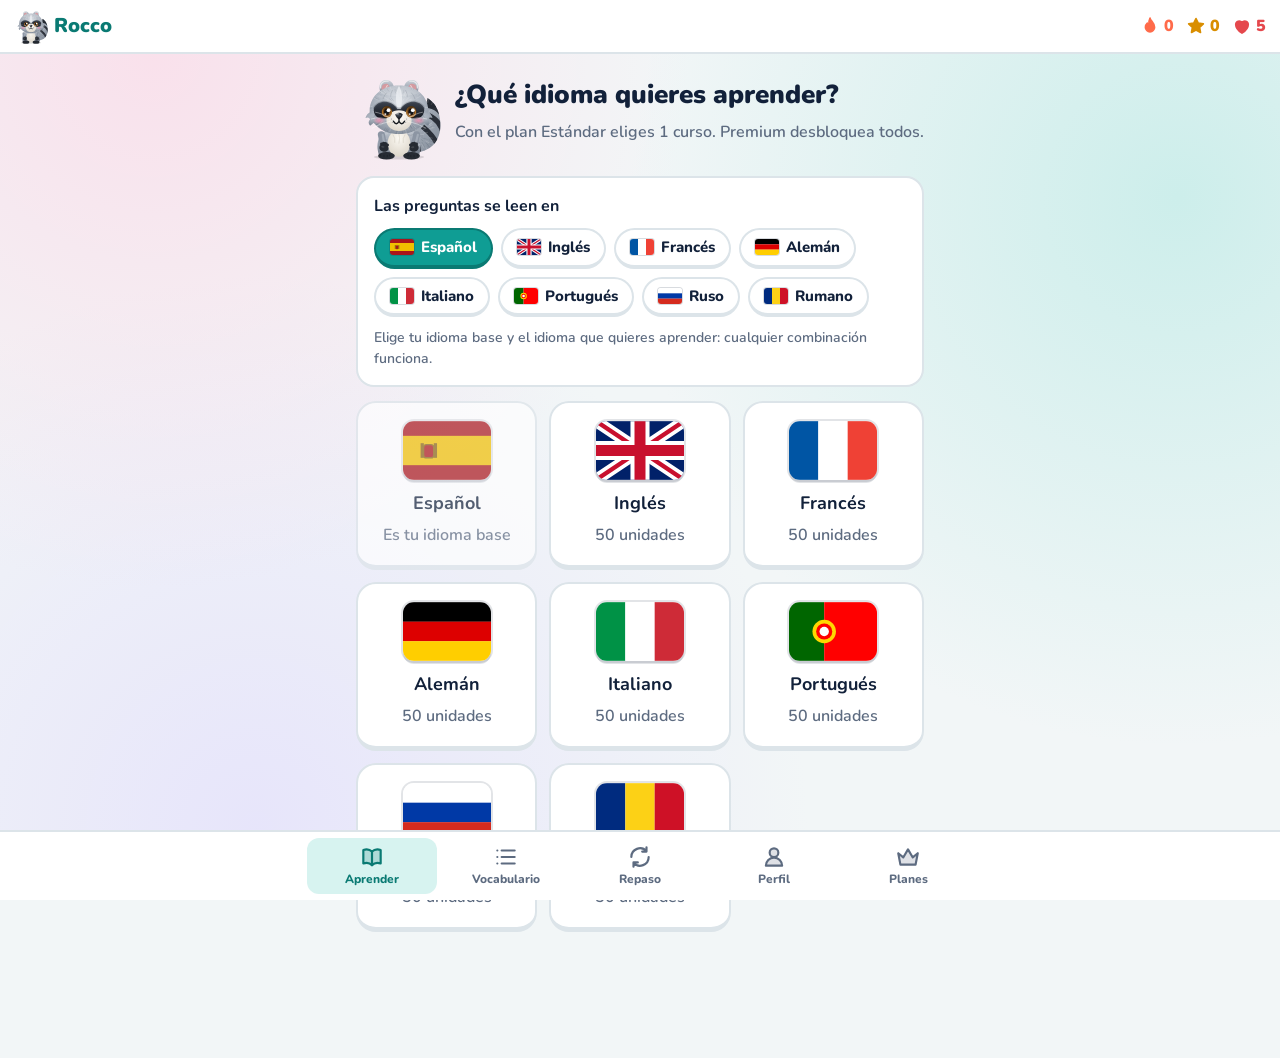
==== commit 21578b26: "Contenido: 120 frases nuevas de uso diario en las unidades A2 (8 idiomas) con audio Co-Authored-By: " ====
--- a/app/index.html
+++ b/app/index.html
@@ -44,6 +44,7 @@
 <script src="data23.js"></script>
 <script src="data24.js"></script>
 <script src="data25.js"></script>
+<script src="data26.js"></script>
 <script src="icons.js"></script>
 <script src="rocco.js"></script>
 <script src="exercises.js"></script>
--- a/app/styles.css
+++ b/app/styles.css
@@ -609,3 +609,50 @@
 .course-card .lb.fl{margin-bottom:4px}
 
 .bk{width:100%;box-sizing:border-box;font:600 12px/1.3 ui-monospace,Menlo,Consolas,monospace;border:2px solid var(--line);border-radius:12px;background:var(--card);color:var(--ink);padding:8px;margin:6px 0;resize:vertical;word-break:break-all}
+
+/* Rocco más tierno + gestos nuevos */
+.rocco .rblush{opacity:.5}.rocco .rblush2{opacity:.7}
+.rocco .rsun{fill:#1a1d24}.rocco .rsunb{fill:none;stroke:#1a1d24;stroke-width:4;stroke-linecap:round}.rocco .rsunhl{fill:none;stroke:#fff;stroke-width:3;stroke-linecap:round;opacity:.45}
+.rocco .rstar{fill:#ffc933;stroke:#e59a00;stroke-width:1.500;stroke-linejoin:round}
+.rocco .rtear{fill:none;stroke:#5bb8ff;stroke-width:4;stroke-linecap:round;opacity:.7}
+.rocco .rb2{stroke-width:6}.rocco .rex2{stroke:#ff5d7a}
+.rocco .rbl{fill:none;stroke:#ff8fb1;stroke-width:3;stroke-linecap:round}
+.rocco .rnote{fill:#7a5af8;font:900 24px system-ui,sans-serif}
+.rocco .rgreen ellipse{fill:#8fd36b;opacity:.5}
+.rocco .rhat{fill:#ff6fa5}.rocco .rhat2{fill:none;stroke:#fff;stroke-width:3;stroke-linecap:round;opacity:.8}.rocco .rpom{fill:#ffc933}
+.rocco .r-wave{transform-origin:56px 150px;animation:r-wavea .7s ease-in-out infinite alternate}
+.rocco .r-tears{animation:r-fall 1.1s linear infinite}
+@keyframes r-wavea{from{transform:rotate(-10deg)}to{transform:rotate(14deg)}}
+
+/* Rocco: más pelo y volumen */
+.rocco .rfl{fill:none;stroke:#fff;stroke-opacity:.3;stroke-width:1.3;stroke-linecap:round}
+.rocco .rfd{fill:none;stroke:#2d3440;stroke-opacity:.2;stroke-width:1.3;stroke-linecap:round}
+.rocco .rtop{fill:#fff;opacity:.16}
+.rocco .rearfur{fill:none;stroke:#fff;stroke-opacity:.75;stroke-width:2;stroke-linecap:round}
+.rocco .rbellyfur{fill:none;stroke:#b9b1a2;stroke-opacity:.5;stroke-width:1.5;stroke-linecap:round}
+.rocco .rchin{fill:#000;opacity:.13}
+.rocco .reyelow{fill:none;stroke:#fff;stroke-opacity:.28;stroke-width:1.5;stroke-linecap:round}
+.rocco .rnhl2{fill:#fff;opacity:.55}
+.rocco .rdots circle{fill:#3b424e;opacity:.55}
+
+/* Rocco con objetos */
+.rocco .rphone{fill:#20242c}.rocco .rscreen{fill:#8be0ff}.rocco .rui{fill:none;stroke:#fff;stroke-width:2;stroke-linecap:round;opacity:.85}.rocco .rheart{fill:#ff5d7a}
+.rocco .rband{fill:none;stroke:#3a3f4a;stroke-width:8;stroke-linecap:round}.rocco .rcup{fill:#ff6fa5;stroke:#c23f78;stroke-width:2}.rocco .rcup2{fill:#ffb0cf}
+.rocco .rbookp{fill:#fff7e6;stroke:#d6c9a8;stroke-width:1.500}.rocco .rtxt{fill:none;stroke:#bcae8a;stroke-width:1.500;stroke-linecap:round}.rocco .rbookc{fill:none;stroke:#c44d4d;stroke-width:3.500;stroke-linecap:round}
+.rocco .rlap{fill:#aeb6c2;stroke:#8c95a3;stroke-width:1.500}.rocco .rlap2{fill:#8c95a3}.rocco .rlogo{fill:#fff;opacity:.55}
+.rocco .rcam{fill:#2a2f38}.rocco .rcam2{fill:#12151a}.rocco .rlens{fill:#6ba8e6}.rocco .rlenshl{fill:#fff;opacity:.8}.rocco .rflashb{fill:#e8eef5}.rocco .rflash{fill:#fff3a8;stroke:#ffc933;stroke-width:1.500}
+.rocco .rcone{fill:#e0b36a}.rocco .rwaf{fill:none;stroke:#b98a3f;stroke-width:1.300}.rocco .rice1{fill:#ff9fc2}.rocco .rice2{fill:#fff1c9}.rocco .rdrip{fill:none;stroke:#ff9fc2;stroke-width:3;stroke-linecap:round}
+.rocco .rstring{fill:none;stroke:#8a929e;stroke-width:1.500}.rocco .rballoon{fill:#ff5d7a}.rocco .rballhl{fill:#fff;opacity:.5}
+.rocco .rpad{fill:#2a2f38}.rocco .rdpad{fill:none;stroke:#aab3c0;stroke-width:3;stroke-linecap:round}.rocco .rbtn1{fill:#ff5d7a}.rocco .rbtn2{fill:#ffc933}.rocco .rbtn3{fill:#5bb8ff}
+.rocco .r-tapl,.rocco .r-tapr{animation:r-tapa .5s ease-in-out infinite alternate}.rocco .r-tapr{animation-delay:.25s}
+.rocco .r-phone .rscreen{animation:r-glow 1.6s ease-in-out infinite}
+.rocco .r-balloon{transform-origin:162px 60px;animation:r-sway 2.8s ease-in-out infinite}
+.rocco .r-camera ~ .rflash,.rocco .rflash{animation:r-flashing 1.6s ease-in-out infinite;transform-origin:122px 148px}
+.rocco .r-ice{transform-origin:138px 170px;animation:r-lick 1.8s ease-in-out infinite}
+.rocco .r-book{transform-origin:100px 180px;animation:r-page 3.2s ease-in-out infinite}
+@keyframes r-tapa{from{transform:translateY(0)}to{transform:translateY(-4px)}}
+@keyframes r-glow{0%,100%{opacity:1}50%{opacity:.7}}
+@keyframes r-sway{0%,100%{transform:rotate(-6deg)}50%{transform:rotate(7deg)}}
+@keyframes r-flashing{0%,70%,100%{opacity:0;transform:scale(.4)}78%{opacity:1;transform:scale(1.3)}90%{opacity:0}}
+@keyframes r-lick{0%,100%{transform:rotate(0)}50%{transform:rotate(-5deg)}}
+@keyframes r-page{0%,100%{transform:translateY(0)}50%{transform:translateY(-1.500px)}}
